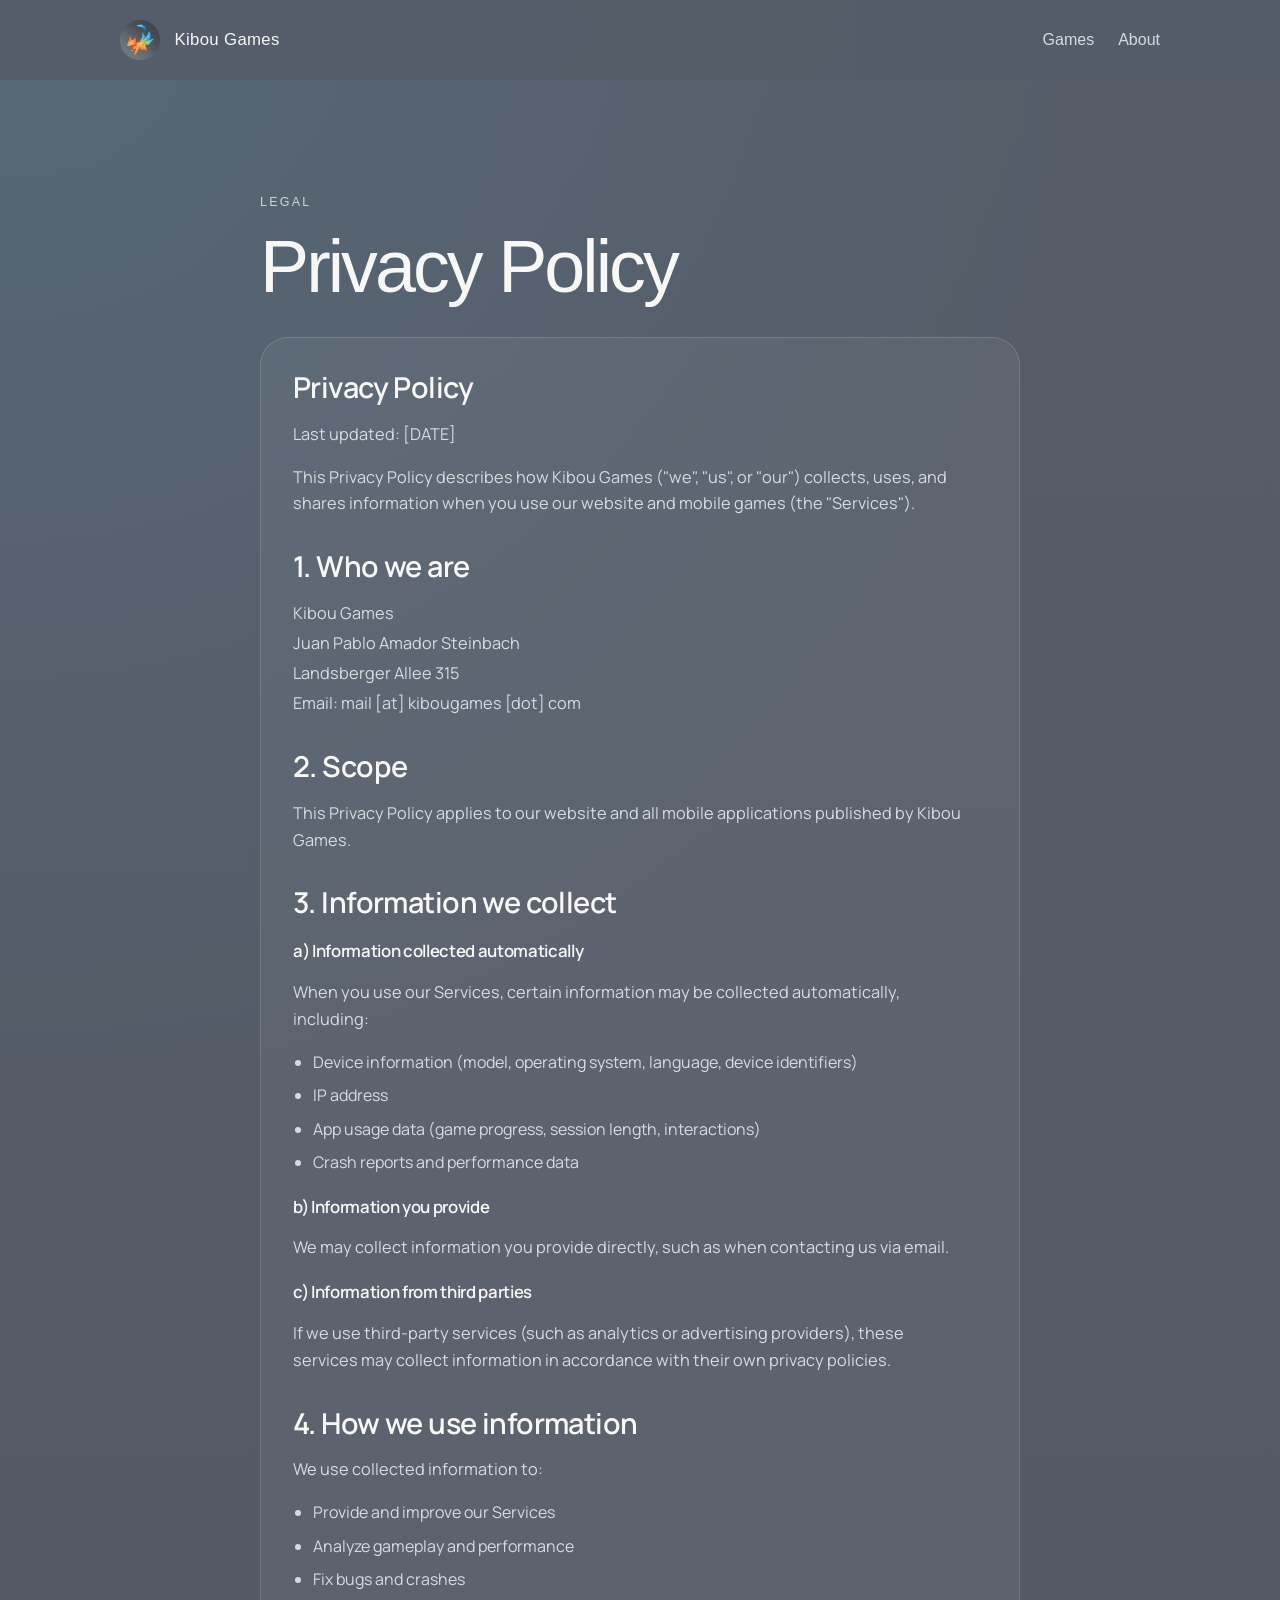
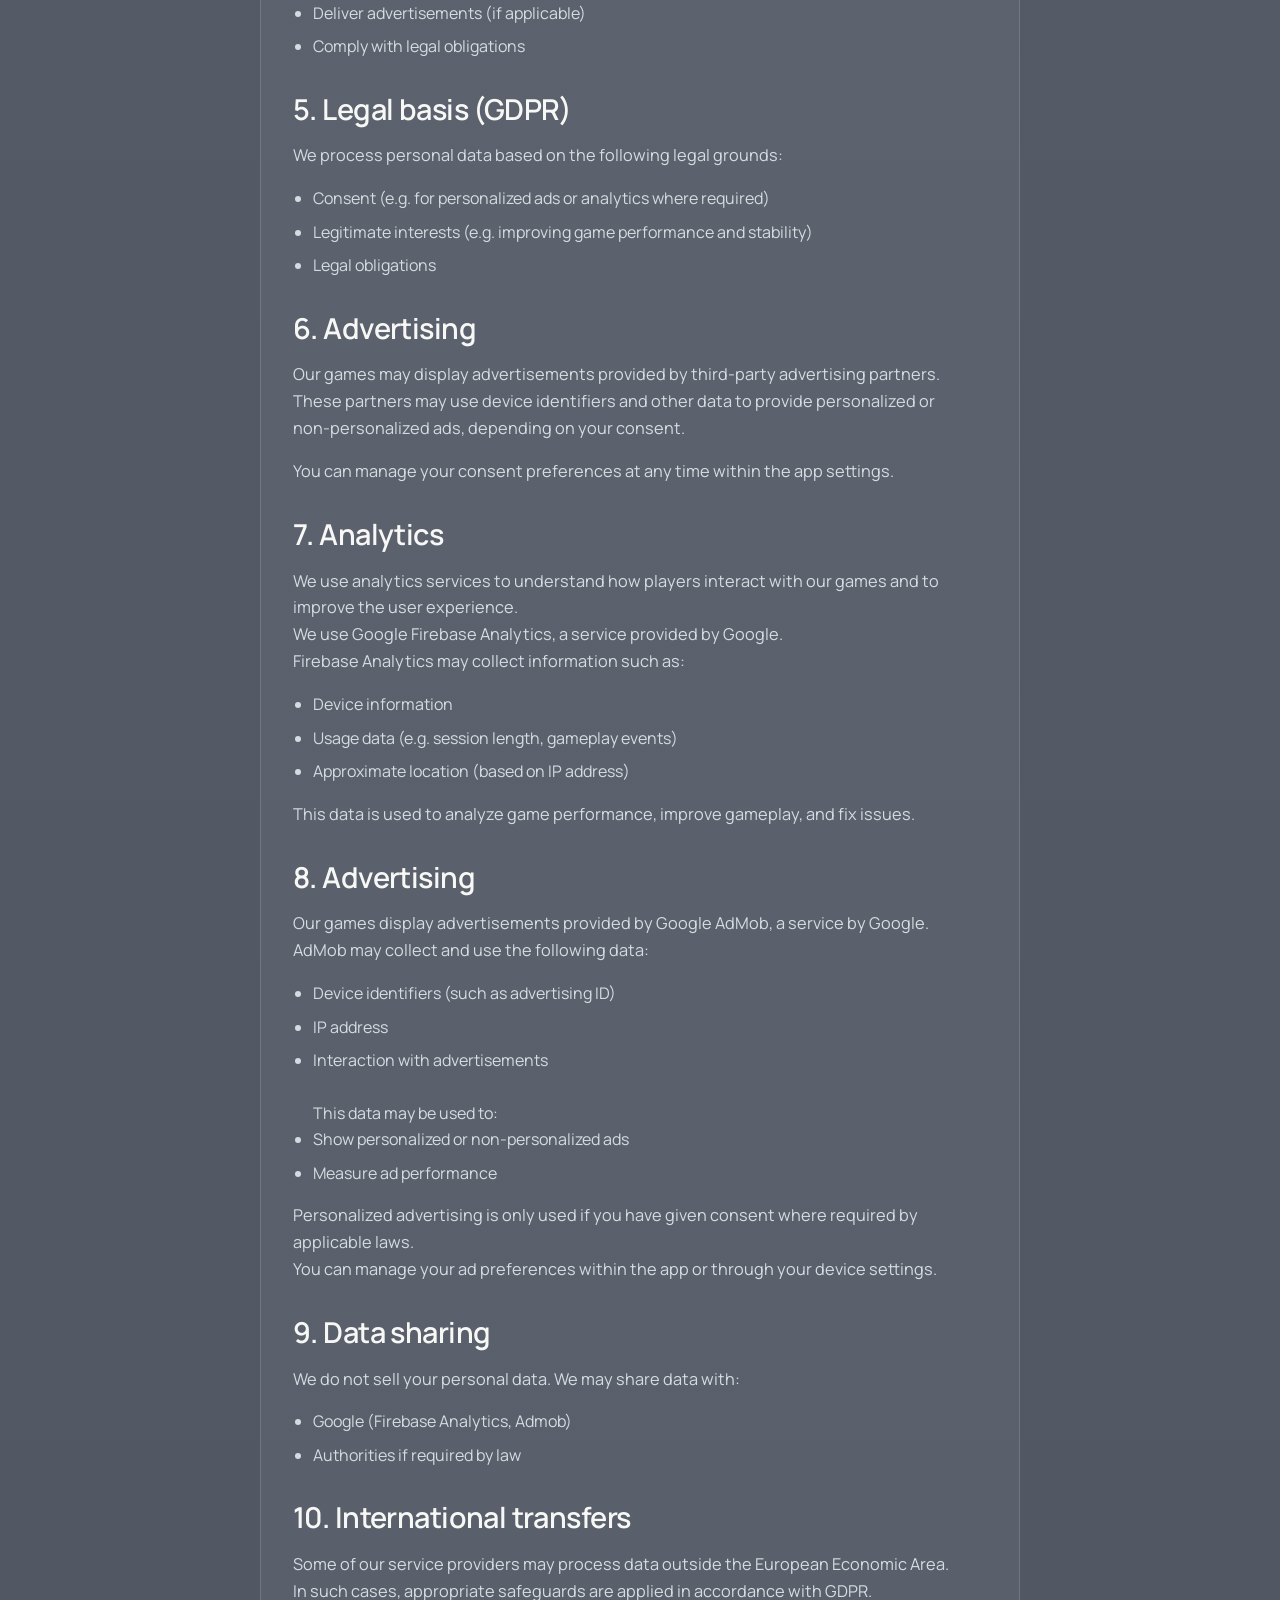
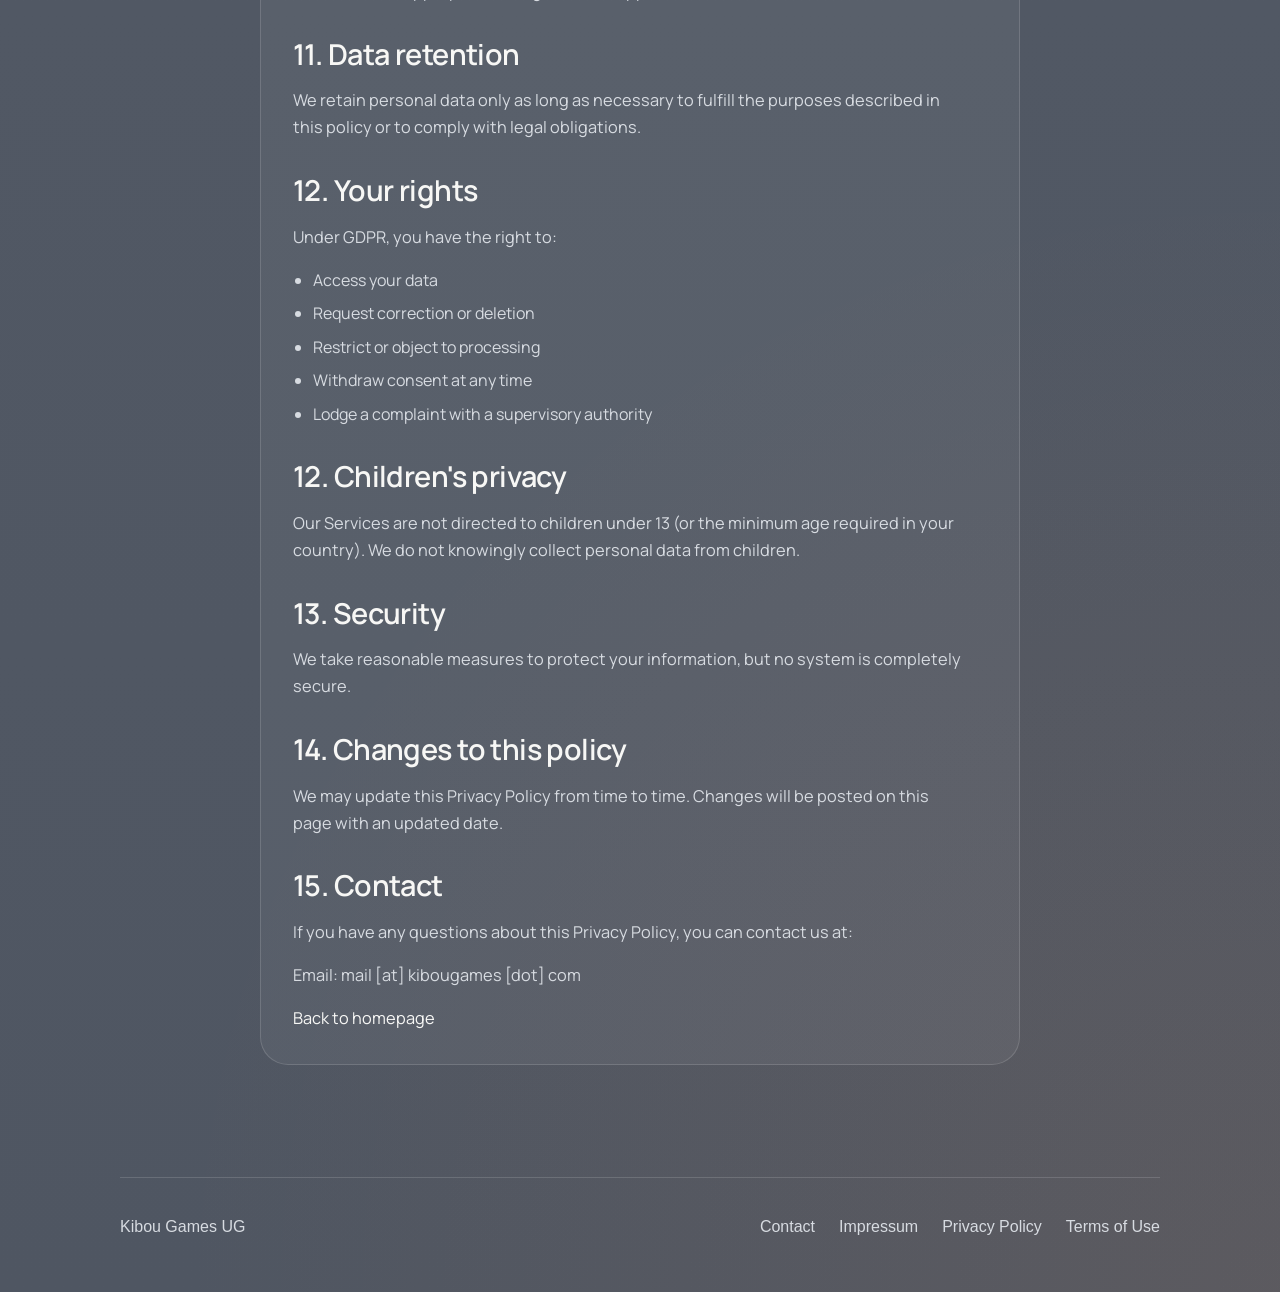
==== privacy.html @ 6c09d0df "New Working Page We manage to fix the web page and now its working with all its bells and whistles." ====
<!DOCTYPE html>
<html lang="en">
<head>
  <meta charset="UTF-8">
  <meta name="viewport" content="width=device-width, initial-scale=1">
  <title>Kibou Games | Privacy Policy</title>
  <meta
    name="description"
    content="Privacy policy page for Kibou Games."
  >
  <meta name="theme-color" content="#565d69">
  <link rel="preconnect" href="https://fonts.googleapis.com">
  <link rel="preconnect" href="https://fonts.gstatic.com" crossorigin>
  <link
    href="https://fonts.googleapis.com/css2?family=Manrope:wght@300;400;500;600&display=swap"
    rel="stylesheet"
  >
  <link rel="canonical" href="https://kibougames.com/privacy.html">
  <link rel="icon" type="image/x-icon" href="images/icons/favicon.ico">
  <link rel="stylesheet" href="css/site.css">
</head>
<body>
  <a class="skip-link" href="#content">Skip to content</a>

  <header class="site-header" id="top">
    <div class="container header-row">
      <a class="brand" href="index.html" aria-label="Kibou Games home">
        <img
          class="brand-emblem"
          src="images/Marketing/Kibou_Logo_Round.png"
          alt=""
          width="40"
          height="40"
        >
        <span class="brand-name">Kibou Games</span>
      </a>

      <nav class="site-nav" aria-label="Primary">
        <a href="index.html#games">Games</a>
        <a href="index.html#about">About</a>
      </nav>
    </div>
  </header>

  <main id="content">
    <section class="section legal-page">
      <div class="container legal-layout">
        <div class="section-heading">
          <p class="eyebrow">Legal</p>
          <h1>Privacy Policy</h1>
        </div>

        <div class="legal-card">
            <section class="legal-section">
                <h2 class="legal-title">Privacy Policy</h2>
                <p>Last updated: [DATE]</p>
                <p>
                    This Privacy Policy describes how Kibou Games ("we", "us", or "our") collects, uses,
                    and shares information when you use our website and mobile games (the "Services").
                </p>
            </section>

            <section class="legal-section">
                <h2 class="legal-title">1. Who we are</h2>
                <div class="legal-block">
                    <p>Kibou Games</p>
                    <p>Juan Pablo Amador Steinbach</p>
                    <p>Landsberger Allee 315</p>
                    <p>Email: mail [at] kibougames [dot] com</p>
                </div>
            </section>

            <section class="legal-section">
                <h2 class="legal-title">2. Scope</h2>
                <p>
                    This Privacy Policy applies to our website and all mobile applications published by Kibou Games.
                </p>
            </section>

            <section class="legal-section">
                <h2 class="legal-title">3. Information we collect</h2>
                <h3 class="legal-subtitle">a) Information collected automatically</h3>
                <p>
                    When you use our Services, certain information may be collected automatically, including:
                </p>
                <ul class="legal-list">
                    <li>Device information (model, operating system, language, device identifiers)</li>
                    <li>IP address</li>
                    <li>App usage data (game progress, session length, interactions)</li>
                    <li>Crash reports and performance data</li>
                </ul>
                <h3 class="legal-subtitle">b) Information you provide</h3>
                <p>
                    We may collect information you provide directly, such as when contacting us via email.
                </p>
                <h3 class="legal-subtitle">c) Information from third parties</h3>
                <p>
                    If we use third-party services (such as analytics or advertising providers), these services may collect information in accordance with their own privacy policies.
                </p>
            </section>

            <section class="legal-section">
                <h2 class="legal-title">4. How we use information</h2>
                <p>We use collected information to:</p>
                <ul class="legal-list">
                    <li>Provide and improve our Services</li>
                    <li>Analyze gameplay and performance</li>
                    <li>Fix bugs and crashes</li>
                    <li>Deliver advertisements (if applicable)</li>
                    <li>Comply with legal obligations</li>
                </ul>
            </section>

            <section class="legal-section">
                <h2 class="legal-title">5. Legal basis (GDPR)</h2>
                <p>We process personal data based on the following legal grounds:</p>
                <ul class="legal-list">
                    <li>Consent (e.g. for personalized ads or analytics where required)</li>
                    <li>Legitimate interests (e.g. improving game performance and stability)</li>
                    <li>Legal obligations</li>
                </ul>
            </section>

            <section class="legal-section">
                <h2 class="legal-title">6. Advertising</h2>
                <p>
                    Our games may display advertisements provided by third-party advertising partners. These partners may use device identifiers and other data to provide personalized or non-personalized ads, depending on your consent.
                </p>
                <p>
                    You can manage your consent preferences at any time within the app settings.
                </p>
            </section>

            <section class="legal-section">
                <h2 class="legal-title">7. Analytics</h2>
                <p>
                    We use analytics services to understand how players interact with our games and to improve the user experience. <br />

                    We use Google Firebase Analytics, a service provided by Google.<br />

                    Firebase Analytics may collect information such as: </p>
                    <ul class="legal-list">
                        <li> Device information</li>
                        <li> Usage data (e.g. session length, gameplay events)</li>
                        <li> Approximate location (based on IP address) </li>
                    </ul>
                <p>
                        This data is used to analyze game performance, improve gameplay, and fix issues.
                </p>
            </section>

            <section class="legal-section">
                <h2 class="legal-title">8. Advertising</h2>
                <p>
                    Our games display advertisements provided by Google AdMob, a service by Google. <br />

                    AdMob may collect and use the following data:
                </p>
                <ul class="legal-list">

                    <li> Device identifiers (such as advertising ID)</li>
                    <li> IP address</li>
                    <li>Interaction with advertisements </li>
                    <br />
                    This data may be used to:
                    <br />
                    <li> Show personalized or non-personalized ads</li>
                    <li> Measure ad performance </li>
                </ul>
                <p>
                    Personalized advertising is only used if you have given consent where required by applicable laws.
                    <br />
                    You can manage your ad preferences within the app or through your device settings.
                </p>
            </section>

            <section class="legal-section">
                <h2 class="legal-title">9. Data sharing</h2>
                <p>We do not sell your personal data. We may share data with:</p>
                <ul class="legal-list">
                    <li>Google (Firebase Analytics, Admob)</li>
                    <li>Authorities if required by law</li>
                </ul>
            </section>

            <section class="legal-section">
                <h2 class="legal-title">10. International transfers</h2>
                <p>
                    Some of our service providers may process data outside the European Economic Area. In such cases, appropriate safeguards are applied in accordance with GDPR.
                </p>
            </section>

            <section class="legal-section">
                <h2 class="legal-title">11. Data retention</h2>
                <p>
                    We retain personal data only as long as necessary to fulfill the purposes described in this policy or to comply with legal obligations.
                </p>
            </section>

            <section class="legal-section">
                <h2 class="legal-title">12. Your rights</h2>
                <p>Under GDPR, you have the right to:</p>
                <ul class="legal-list">
                    <li>Access your data</li>
                    <li>Request correction or deletion</li>
                    <li>Restrict or object to processing</li>
                    <li>Withdraw consent at any time</li>
                    <li>Lodge a complaint with a supervisory authority</li>
                </ul>
            </section>

            <section class="legal-section">
                <h2 class="legal-title">12. Children's privacy</h2>
                <p>
                    Our Services are not directed to children under 13 (or the minimum age required in your country). We do not knowingly collect personal data from children.
                </p>
            </section>

            <section class="legal-section">
                <h2 class="legal-title">13. Security</h2>
                <p>
                    We take reasonable measures to protect your information, but no system is completely secure.
                </p>
            </section>

            <section class="legal-section">
                <h2 class="legal-title">14. Changes to this policy</h2>
                <p>
                    We may update this Privacy Policy from time to time. Changes will be posted on this page with an updated date.
                </p>
            </section>

            <section class="legal-section">
                <h2 class="legal-title">15. Contact</h2>
                <p>
                    If you have any questions about this Privacy Policy, you can contact us at:
                </p>
                <div class="legal-block">
                    <p>Email: mail [at] kibougames [dot] com</p>
                </div>
            </section>

            <p>
                <a class="legal-back" href="index.html">Back to homepage</a>
            </p>
        </div>
      </div>
    </section>
  </main>

  <footer class="site-footer">
    <div class="container footer-row">
      <p>Kibou Games UG</p>
      <div class="footer-links">
        <a href="contact.html">Contact</a>
        <a href="impressum.html">Impressum</a>
        <a href="privacy.html" aria-current="page">Privacy Policy</a>
        <a href="terms.html">Terms of Use</a>
      </div>
    </div>
  </footer>
</body>
</html>
---- css/site.css ----
﻿:root {
  --bg: #565d69;
  --bg-deep: #4f5662;
  --panel: rgba(255, 255, 255, 0.05);
  --text: #f7f7f5;
  --muted: #d7dbe1;
  --line: rgba(255, 255, 255, 0.14);
  --orange: #f28d43;
  --amber: #f4c95d;
  --mint: #97d7a0;
  --cyan: #59c6ee;
  --blue: #3393ea;
  --plum: #4e3766;
  --container: min(1040px, calc(100vw - 2rem));
  --font-display: "Avenir Next", "Segoe UI", Helvetica, Arial, sans-serif;
  --font-body: "Avenir Next", "Segoe UI", Helvetica, Arial, sans-serif;
  --font-legal: "Manrope", "Segoe UI", Helvetica, Arial, sans-serif;
}

*,
*::before,
*::after {
  box-sizing: border-box;
}

html {
  scroll-behavior: smooth;
}

body {
  margin: 0;
  min-width: 320px;
  background:
    radial-gradient(circle at top left, rgba(89, 198, 238, 0.1), transparent 24%),
    radial-gradient(circle at bottom right, rgba(242, 141, 67, 0.08), transparent 24%),
    linear-gradient(180deg, var(--bg) 0%, var(--bg-deep) 100%);
  color: var(--text);
  font-family: var(--font-body);
  line-height: 1.65;
}

a {
  color: inherit;
  text-decoration: none;
}

:focus-visible {
  outline: 2px solid var(--cyan);
  outline-offset: 3px;
}

.skip-link:not(:focus) {
  position: absolute;
  width: 1px;
  height: 1px;
  padding: 0;
  margin: -1px;
  overflow: hidden;
  clip: rect(0, 0, 0, 0);
  white-space: nowrap;
  border: 0;
}

.skip-link:focus {
  position: fixed;
  top: 1rem;
  left: 1rem;
  z-index: 100;
  padding: 0.75rem 1rem;
  border-radius: 999px;
  background: #ffffff;
  color: var(--bg);
}

.container {
  width: var(--container);
  margin: 0 auto;
}

.site-header {
  position: sticky;
  top: 0;
  z-index: 20;
  background: rgba(86, 93, 105, 0.88);
  backdrop-filter: blur(12px);
}

.header-row,
.footer-row {
  display: flex;
  align-items: center;
  justify-content: space-between;
  gap: 1rem;
  padding: 1.25rem 0;
}

.brand {
  display: inline-flex;
  align-items: center;
  gap: 0.9rem;
}

.brand-emblem {
  width: 2.5rem;
  height: 2.5rem;
  object-fit: contain;
  flex: 0 0 auto;
}

.brand-name {
  font-size: 1.05rem;
  font-weight: 300;
  letter-spacing: 0.02em;
}

.site-nav {
  display: flex;
  flex-wrap: wrap;
  gap: 1.5rem;
}

.site-nav a,
.footer-row a {
  color: var(--muted);
}

.site-nav a:hover,
.site-nav a:focus-visible,
.footer-row a:hover,
.footer-row a:focus-visible,
.contact-link:hover,
.contact-link:focus-visible {
  color: var(--text);
}

.hero,
.section {
  padding: 7rem 0;
}

.hero-grid,
.section-grid {
  display: grid;
  grid-template-columns: minmax(0, 1fr) minmax(280px, 420px);
  gap: 4.5rem;
  align-items: center;
}

.about-layout {
  display: grid;
  grid-template-columns: minmax(0, 0.7fr) minmax(220px, 320px) minmax(0, 1fr);
  gap: 3rem;
  align-items: center;
}

.eyebrow {
  margin: 0 0 1rem;
  color: rgba(255, 255, 255, 0.72);
  font-size: 0.78rem;
  letter-spacing: 0.18em;
  text-transform: uppercase;
}

h1,
h2,
h3 {
  margin: 0;
  font-family: var(--font-display);
  font-weight: 300;
  letter-spacing: -0.04em;
  line-height: 1.04;
}

h1 {
  max-width: 9ch;
  font-size: clamp(3.4rem, 10vw, 6.2rem);
}

h2 {
  max-width: 9ch;
  font-size: clamp(2.2rem, 5vw, 3.4rem);
}

h3 {
  font-size: clamp(1.8rem, 4vw, 2.6rem);
}

.hero-text,
.section-copy p,
.footer-row p,
.contact-link {
  color: var(--muted);
}

.hero-text,
.section-copy p {
  max-width: 38rem;
  margin: 1.4rem 0 0;
  font-size: 1.08rem;
}

.hero-mark {
  width: min(100%, 520px);
  margin-left: auto;
}

.hero-mark img {
  display: block;
  width: 100%;
  height: auto;
  object-fit: contain;
}

.section-heading {
  margin-bottom: 0;
}

.games-overview h2 {
  max-width: none;
}

.games-overview {
  padding-bottom: 1.5rem;
}

.section-lined {
  border-top: 1px solid var(--line);
  border-bottom: 1px solid var(--line);
}

.game-showcase {
  padding-top: 3rem;
}

.section-copy p:first-child {
  margin-top: 0;
}

.store-links {
  display: flex;
  flex-wrap: wrap;
  gap: 0.75rem;
  margin-top: 1.5rem;
}

.store-link {
  display: inline-flex;
  align-items: center;
  gap: 0.7rem;
  padding: 0.65rem 0.95rem;
  border: 1px solid var(--line);
  border-radius: 999px;
  color: var(--text);
  font-size: 0.92rem;
}

.store-link:hover,
.store-link:focus-visible {
  border-color: rgba(255, 255, 255, 0.3);
}

.store-icon {
  display: inline-grid;
  place-items: center;
  width: 1.6rem;
  height: 1.6rem;
  border-radius: 50%;
  background: rgba(255, 255, 255, 0.12);
  font-size: 0.78rem;
  font-weight: 600;
}

.contact-link {
  font-size: 1.25rem;
  font-weight: 400;
}

.game-section {
  display: grid;
  grid-template-columns: minmax(260px, 320px) minmax(0, 1fr);
  gap: 4rem;
  align-items: center;
  padding: 1rem 0;
}

.game-section-art img {
  display: block;
  width: 100%;
  max-width: 320px;
  border-radius: 32px;
  background: var(--panel);
  box-shadow: 0 28px 70px rgba(0, 0, 0, 0.16);
}

.game-section-copy p {
  margin: 1rem 0 0;
  max-width: 34rem;
}

.game-section-copy h3 {
  font-size: clamp(2.1rem, 4vw, 3.2rem);
}

.about-image img {
  display: block;
  width: 100%;
  max-width: 320px;
  height: auto;
  margin: 0 auto;
}

.about-copy {
  max-width: 34rem;
}

.about-section,
.contact-section {
  position: relative;
}

.contact-grid {
  align-items: start;
}

.site-footer {
  padding-bottom: 1rem;
}

.footer-row {
  border-top: 1px solid var(--line);
}

.legal-page {
  min-height: calc(100vh - 10rem);
}

.legal-layout {
  max-width: 760px;
}

.legal-page h1 {
  max-width: none;
  white-space: nowrap;
  font-size: clamp(2.2rem, 6vw, 4.6rem);
}

.legal-card {
  margin-top: 2rem;
  padding: 2rem;
  border: 1px solid var(--line);
  border-radius: 28px;
  background: var(--panel);
  font-family: var(--font-legal);
}

.legal-card p {
  max-width: 42rem;
  margin: 1rem 0 0;
  color: var(--muted);
  font-size: 1.02rem;
}

.legal-card p:first-child {
  margin-top: 0;
}

.legal-section + .legal-section {
  margin-top: 2rem;
}

.legal-title,
.legal-subtitle {
  max-width: none;
  font-family: var(--font-legal);
  letter-spacing: -0.02em;
}

.legal-title {
  font-size: clamp(1.35rem, 3vw, 1.8rem);
  font-weight: 600;
  line-height: 1.2;
}

.legal-subtitle {
  margin-top: 1.25rem;
  font-size: 1.05rem;
  font-weight: 600;
  line-height: 1.35;
}

.legal-block {
  margin-top: 1rem;
}

.legal-block p {
  margin: 0.2rem 0 0;
}

.legal-list {
  margin: 1rem 0 0;
  padding-left: 1.25rem;
  color: var(--muted);
}

.legal-list li + li {
  margin-top: 0.45rem;
}

.legal-link,
.legal-back {
  color: var(--text);
}

.footer-links {
  display: flex;
  flex-wrap: wrap;
  gap: 1rem 1.5rem;
  align-items: center;
  color: var(--muted);
}

@media (max-width: 760px) {
  .header-row,
  .footer-row,
  .hero-grid,
  .section-grid,
  .about-layout,
  .game-section {
    grid-template-columns: 1fr;
  }

  .header-row,
  .footer-row {
    align-items: flex-start;
  }

  .hero,
  .section {
    padding: 4.5rem 0;
  }

  .site-nav {
    gap: 1rem;
  }

  .hero-mark {
    margin-left: 0;
    width: min(100%, 360px);
  }

  .about-image img,
  .game-section-art img {
    max-width: 260px;
    margin: 0;
  }

  h1,
  h2 {
    max-width: none;
  }
}
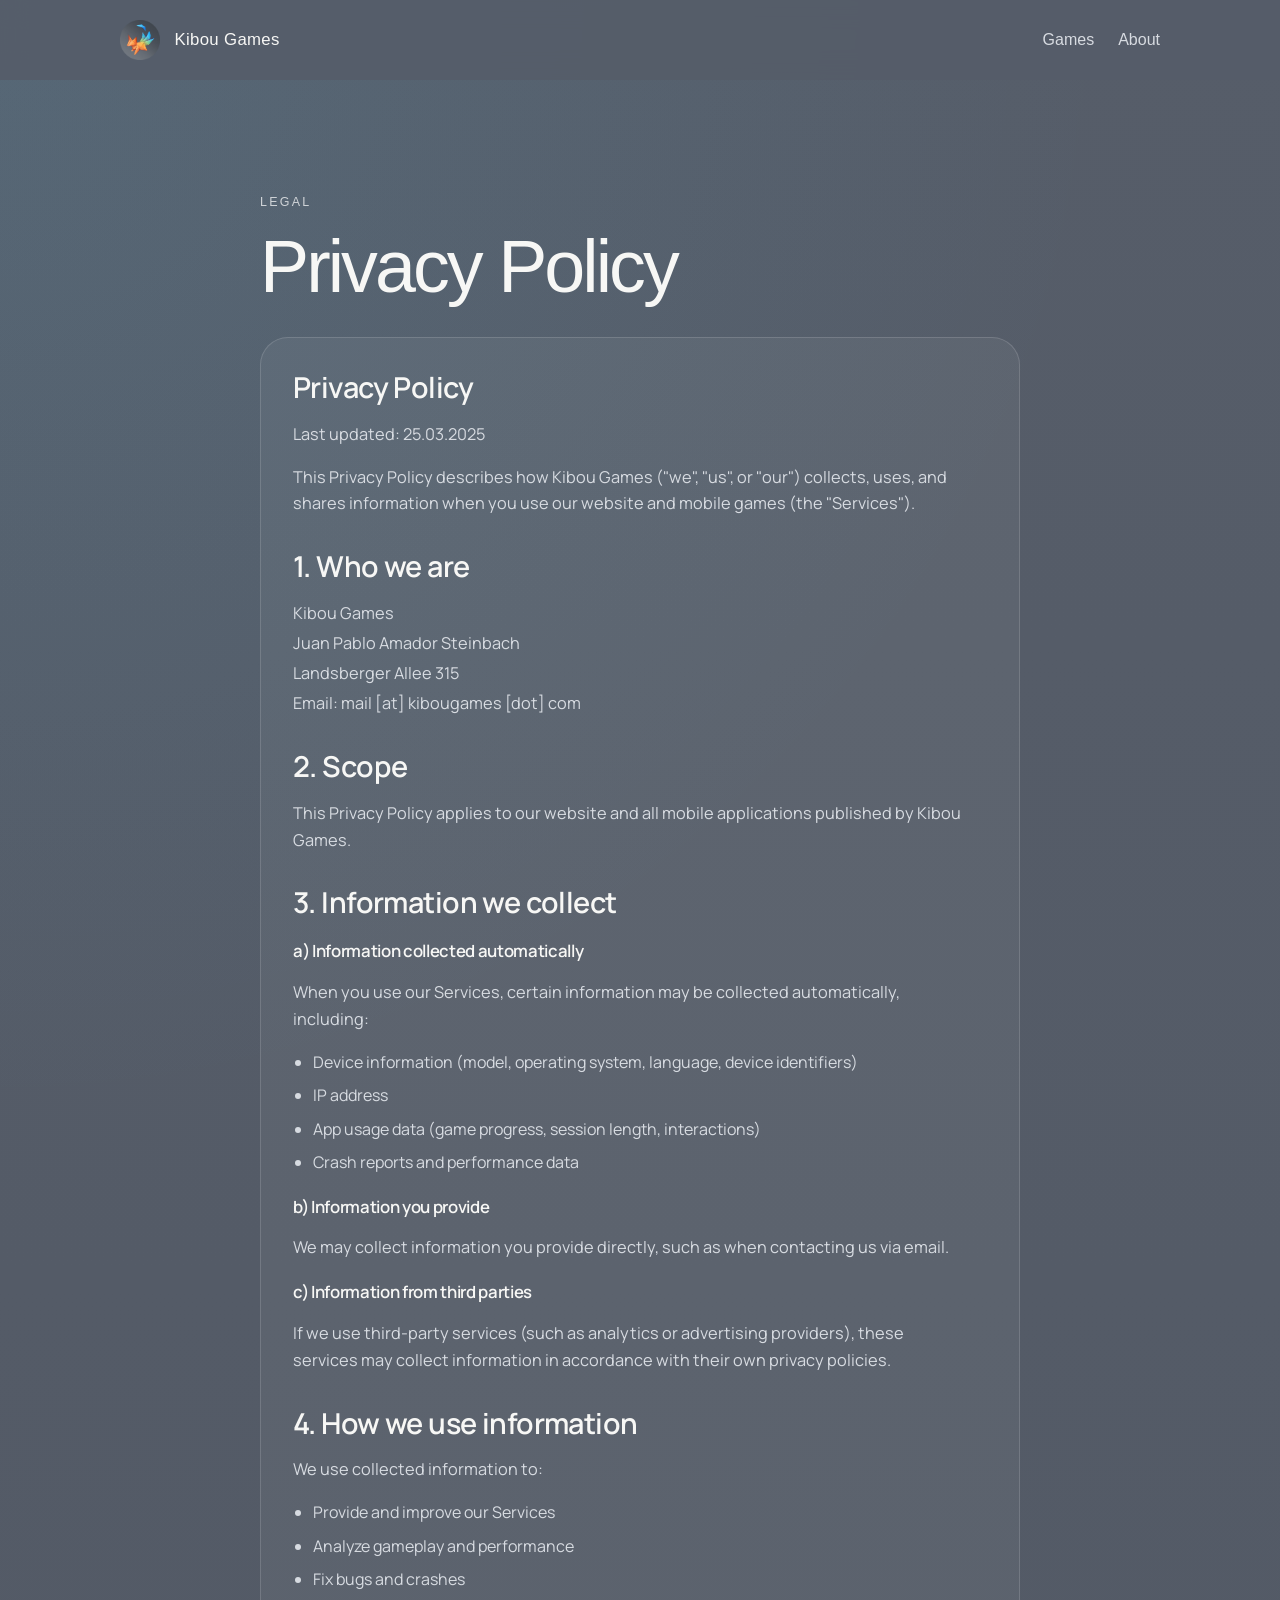
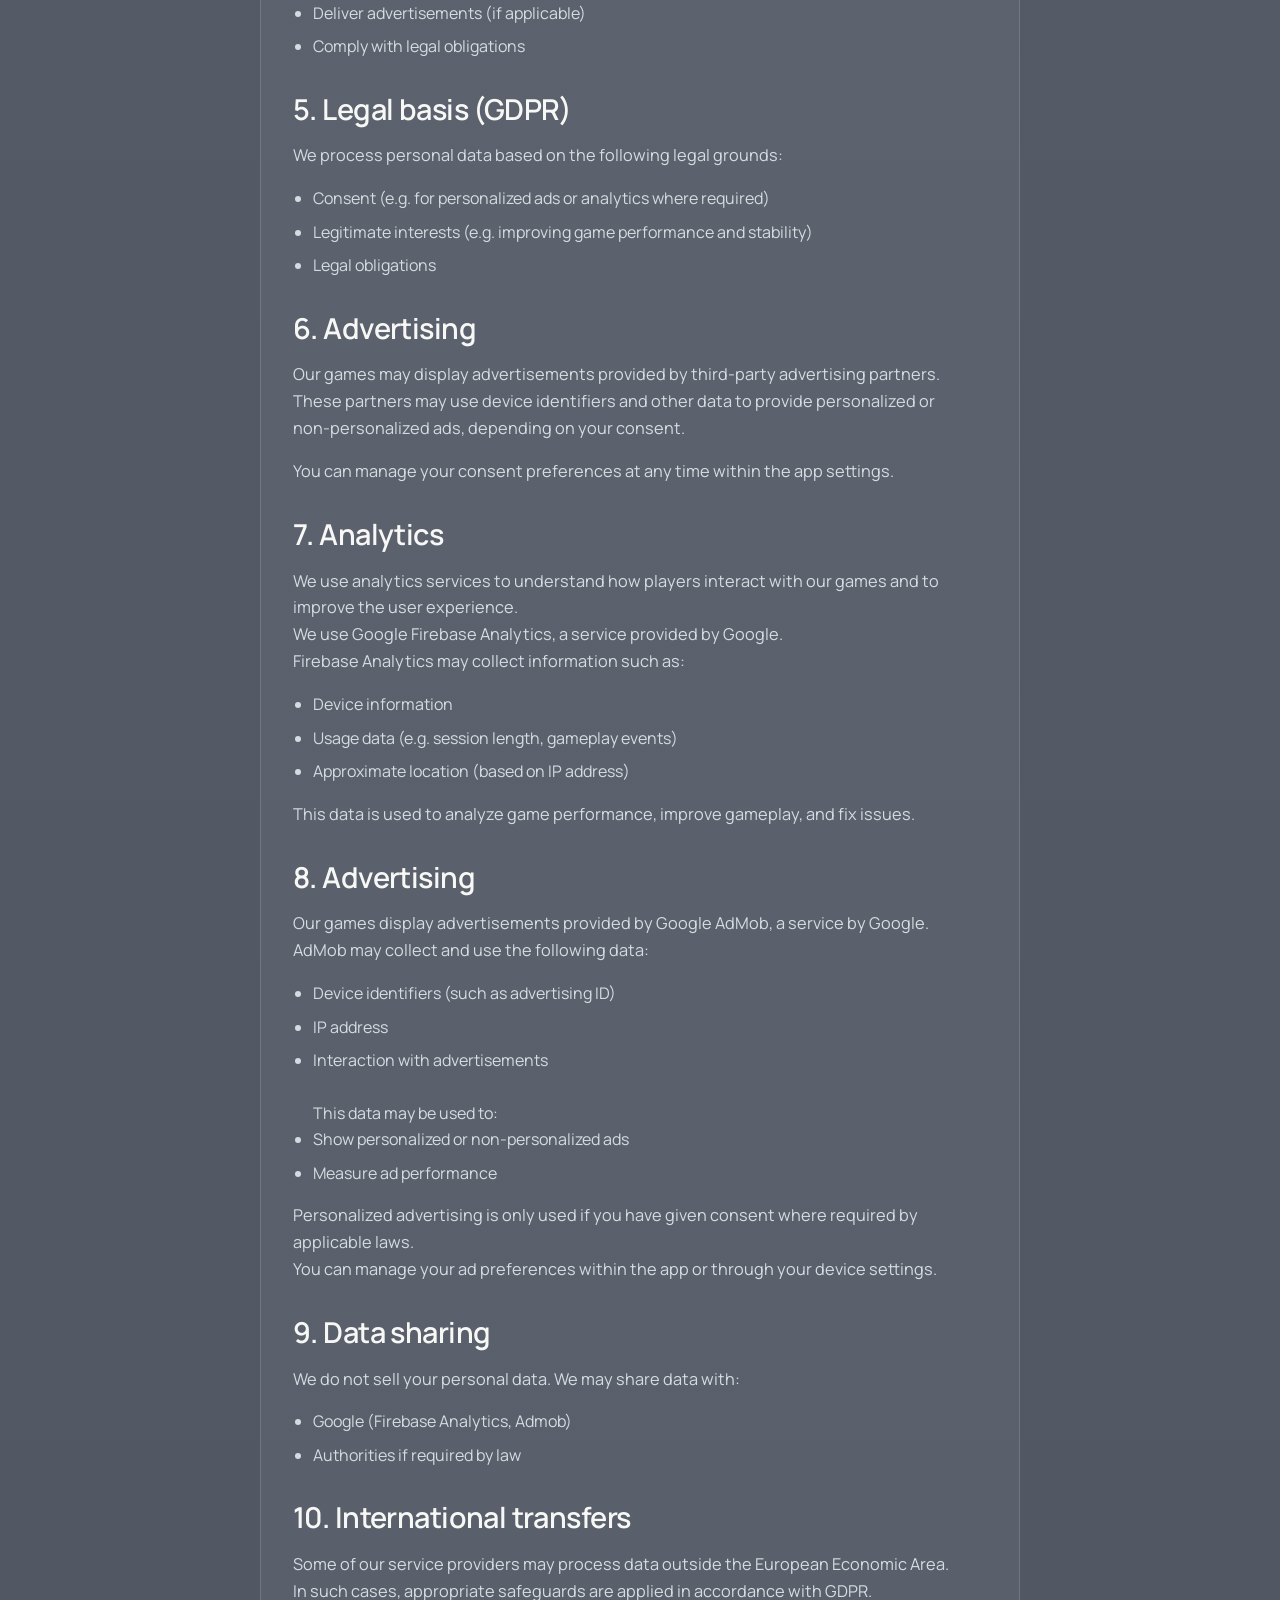
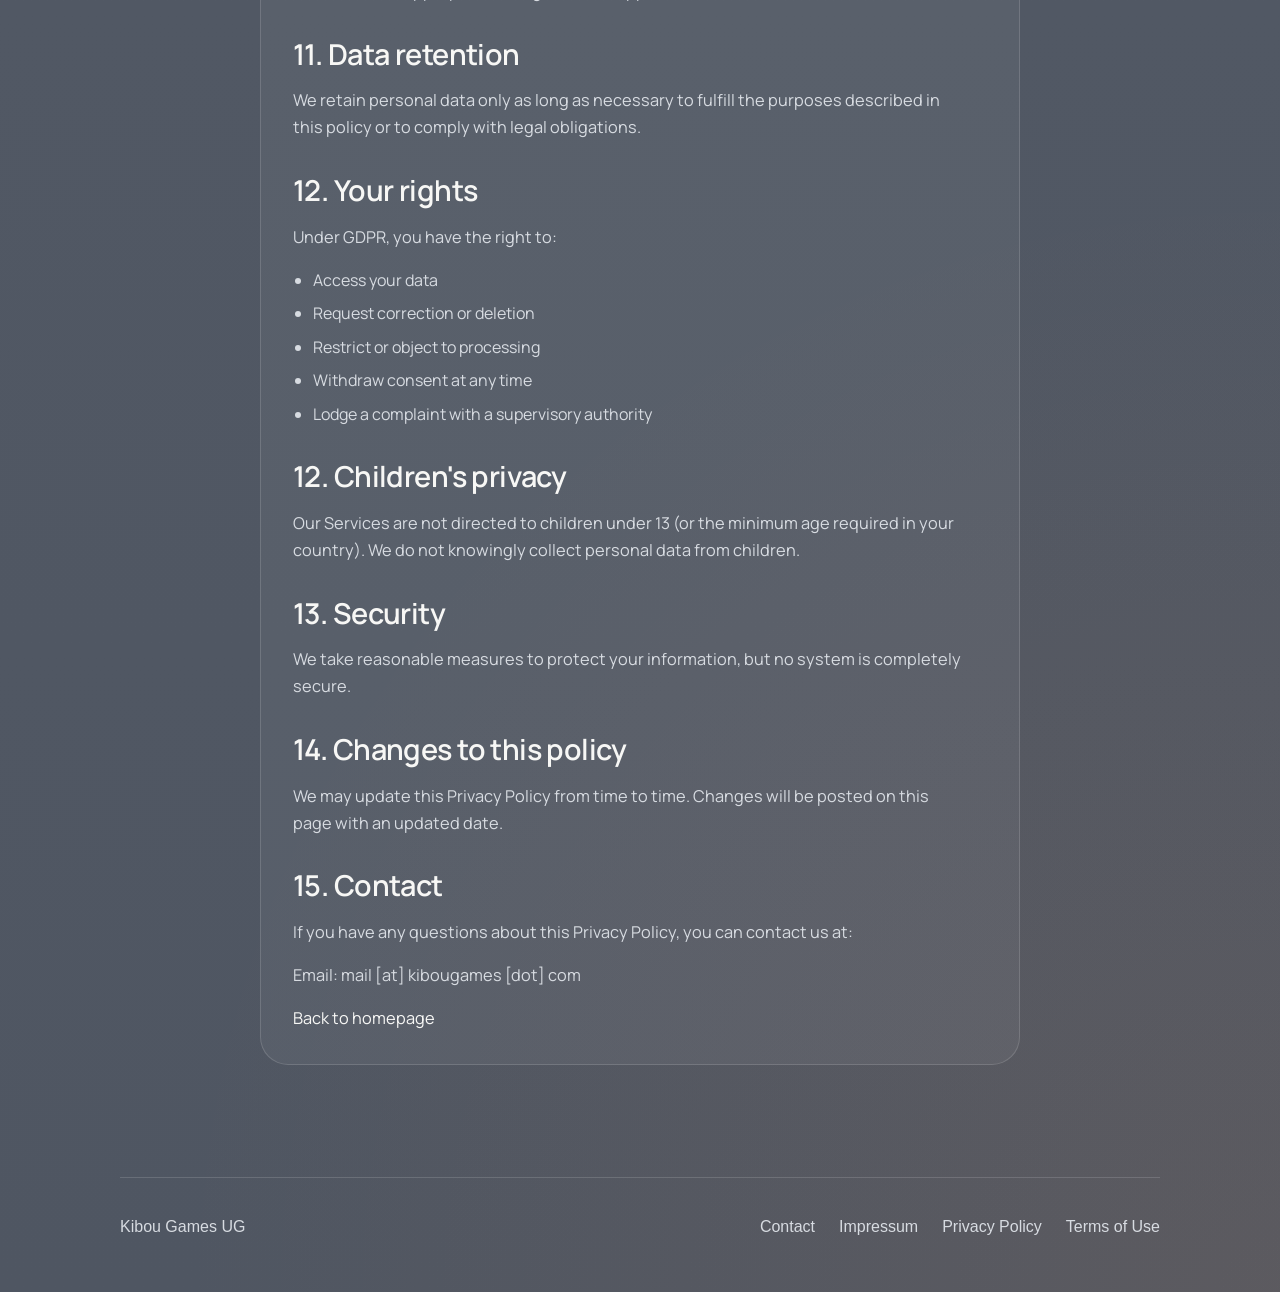
==== commit 80f7dcb2: "Update privacy.html Updated the date" ====
--- a/privacy.html
+++ b/privacy.html
@@ -53,7 +53,7 @@
         <div class="legal-card">
             <section class="legal-section">
                 <h2 class="legal-title">Privacy Policy</h2>
-                <p>Last updated: [DATE]</p>
+                <p>Last updated: 25.03.2025</p>
                 <p>
                     This Privacy Policy describes how Kibou Games ("we", "us", or "our") collects, uses,
                     and shares information when you use our website and mobile games (the "Services").
